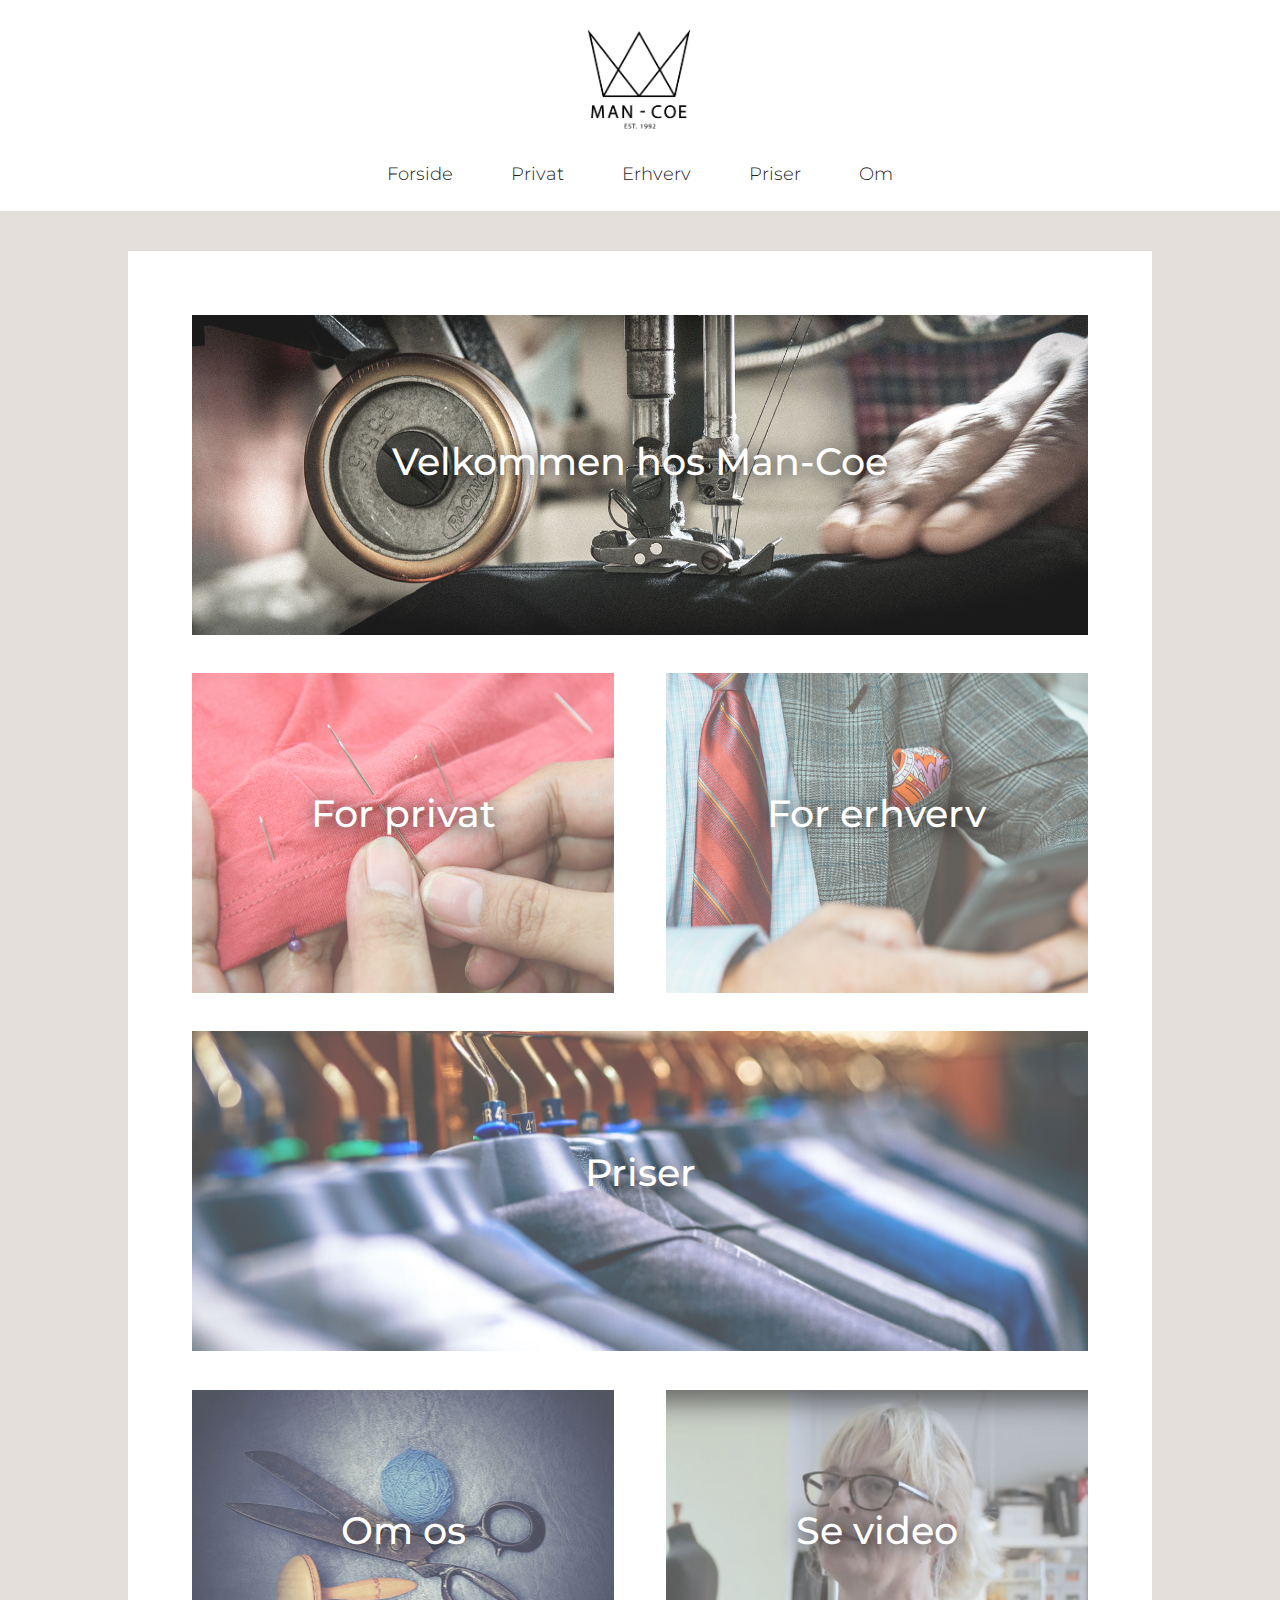
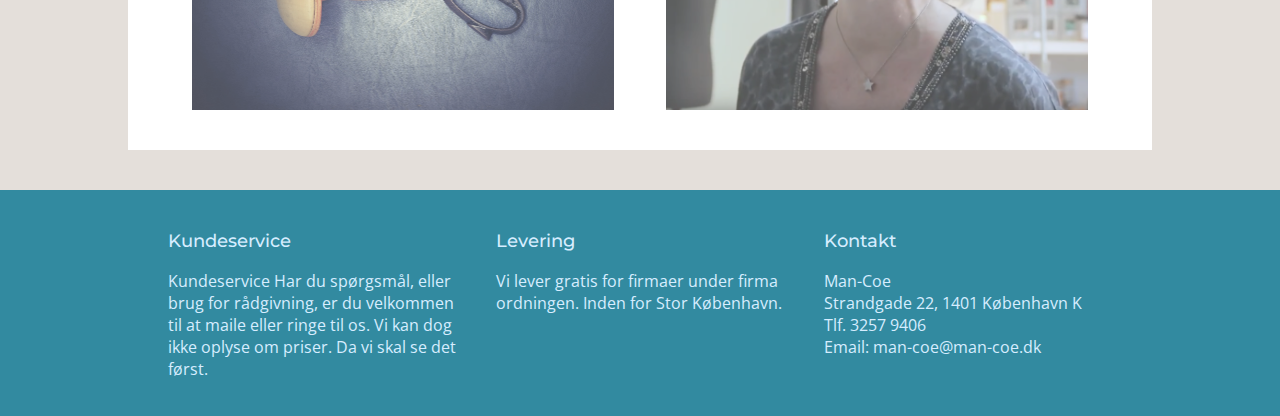
==== index.html @ 49dfde05 "Added robots, meta description" ====
<!DOCTYPE html>
<html lang="da">

<head>
    <meta charset="utf-8">
    <meta name="viewport" content="width=device-width, initial-scale=1.0">
    <meta name="robots" content="noindex, nofollow">
    <meta name="description" content="Man-Coe - Byens bedste skrædderi">
    <title>Man-Coe Skrædderi</title>
    <link rel="stylesheet" href="style.css">
    <link href="https://fonts.googleapis.com/css?family=Montserrat:300,300i,400,400i,500,500i,600,600i,700,700i" rel="stylesheet">
    <link href="https://fonts.googleapis.com/css?family=Open+Sans:400,400i,600,600i,700,700i,800,800i" rel="stylesheet">
</head>


<body>
    <header>
        <div class="logo">
            <a href="index.html"><img src="ikon.jpg" alt="Man-Coe" width="120vw"></a>
        </div>
        <nav>
            <a href="index.html">Forside</a>
            <a href="index.html">Privat</a>
            <a href="index.html">Erhverv</a>
            <a href="priser.html">Priser</a>
            <a href="om-os.html">Om</a>
        </nav>
    </header>


    <!--
    <section id="splash">
        <div class="splash">
            <div class="parent">
                <div class="splashchild">
                    <h3 class="splashtxt">Kontakt os</h3>
                </div>
            </div>
        </div>
    </section>
-->
    <section id="before_content"></section>
    <section id="content">
        <div class="boxcontainer_0">
            <div class="box_0">
                <div class="inner box_0_overlay_white">
                    <h1 class="textcenter">Velkommen hos Man-Coe</h1>
                </div>
            </div>
        </div>
        <div class="boxcontainer_1">
            <div class="box_1">
                <div class="inner box_overlay_white">
                    <h3 class="textcenter"><a href="index.html">For privat</a></h3>

                </div>
            </div>
            <div class="box_2">
                <div class="inner box_overlay_white">
                    <h3 class="textcenter"><a href="index.html">For erhverv</a></h3>
                </div>
            </div>
        </div>
        <div class="boxcontainer_2">
            <div class="box_3">
                <div class="inner box_overlay_white">
                    <h3 class="textcenter"><a href="priser.html">Priser</a></h3>
                </div>
            </div>
        </div>
        <div class="boxcontainer_3">
            <div class="box_4">
                <div class="inner box_overlay_white">
                    <h3 class="textcenter"><a href="om-os.html">Om os</a></h3>
                </div>
            </div>
            <div class="box_5">
                <div class="inner box_overlay_white">
                    <h3 class="textcenter"><a href="om-os.html">Se video</a></h3>
                </div>
            </div>
        </div>
        <div class="content_end"></div>
    </section>
    <section id="before_footer">
        <div class="before_footer_div"></div>
    </section>
    <footer>
        <div class="footer_flex">
            <div class="footer_column">
                <h3>Kundeservice</h3>
                <p>
                    Kundeservice Har du spørgsmål, eller brug for rådgivning, er du velkommen til at maile eller ringe til os. Vi kan dog ikke oplyse om priser. Da vi skal se det først.

                </p>
            </div>
            <div class="footer_column">
                <h3>Levering</h3>
                <p>
                    Vi lever gratis for firmaer under firma ordningen. Inden for Stor København.

                </p>
            </div>
            <div class="footer_column">
                <h3>Kontakt</h3>
                <p>
                    Man-Coe <br> Strandgade 22, 1401 København K <br> Tlf. 3257 9406 <br> Email: man-coe@man-coe.dk

                </p>
            </div>
        </div>
    </footer>

</body>

</html>
---- style.css ----
* {
        box-sizing: border-box;
    }

    body {
        margin: 0;
        font-size: 62.5%;
        font-family: 'Open Sans', sans-serif;
    }

    h1 {
        font-family: 'Montserrat', sans-serif;
        color: #222;
        font-size: 2.4em;
        font-weight: 700;
        margin-top: 0;
    }

    h2 {
        font-family: 'Montserrat', sans-serif;
        color: #222;
        font-size: 2.0em;
        font-weight: 600;
        margin-top: 0;
    }

    h3 {
        font-family: 'Montserrat', sans-serif;
        font-size: 1.8em;
        font-weight: 500;
        margin-top: 0;
    }

    p {
        font-family: 'Open Sans', sans-serif;
        font-size: 1.6em;
        font-weight: 400;
        margin-top: 0;
        color: #222;
    }

    .textcenter {
        /*        outline: 2px solid red;*/
        text-align: center;
        color: #fff;
        font-size: 3vw;
        font-weight: 500;
        text-shadow: 2px 2px 20px #000000;
    }

    .textcenter a {
        /*        outline: 2px solid red;*/
        text-align: center;
        color: #fff;
        font-size: 3vw;
        font-weight: 500;
        text-shadow: 2px 2px 20px #000000;
        text-decoration: none;
    }

    .logo {
        /*        background-image: url(ikon.jpg);*/
        background-position: center;
        background-repeat: no-repeat;
        background-size: contain;
        /*        position: relative;*/
        /*        width: 100vw;*/
        /*        height: 10vw;*/
        margin-bottom: 20px;
        margin-top: 20px;
        text-align: center;
    }

    nav a {
        padding: 0 20px;
    }

    header nav {
        font-size: 1.8em;
        font-weight: 300;
        text-align: center;
        word-spacing: 1vw;
        font-family: 'Montserrat', sans-serif;
        color: #222222;
        margin-bottom: 2vw;
    }

    header a {
        text-align: center;
        color: inherit;
        text-decoration: none;
    }

    header a:hover {
        color: #328aa0;
        /* PLACEHOLDER COLOR */
        text-decoration: none;
        cursor: pointer;
    }

    #content {
        background-color: #E4DFDA;
        width: 100vw;
    }

    #content_priser {
        background-color: #E4DFDA;
        width: 100vw;
    }

    .splash {
        background-image: url(splashimg.jpg);
        background-position: center;
        background-repeat: no-repeat;
        background-size: cover;
        position: relative;
        width: 100vw;
        height: 25vw;
    }

    .boxcontainer_0 {
        display: flex;
        flex-wrap: wrap;
        width: 80%;
        margin: 0 auto;
        padding-top: 20px;
        padding: 3vw;
        padding-bottom: 0;
        background-color: #fff;
    }

    .boxcontainer_1 {
        display: flex;
        flex-wrap: wrap;
        width: 80%;
        margin: 0 auto;
        background-color: #fff;
    }

    .boxcontainer_2 {
        display: flex;
        flex-wrap: wrap;
        width: 80%;
        margin: 0 auto;
        background-color: #fff;
    }

    .boxcontainer_3 {
        display: flex;
        flex-wrap: wrap;
        width: 80%;
        margin: 0 auto;
        background-color: #fff;
    }

    .boxcontainer_1,
    .boxcontainer_2,
    .boxcontainer_3 {
        padding: 3vw;
        padding-bottom: 0;
    }

    .box_0,
    .box_1,
    .box_2,
    .box_3,
    .box_4,
    .box_5 {
        background-position: center;
        background-repeat: no-repeat;
        background-size: cover;
        flex-basis: 250px;
        flex-grow: 1;
        margin-top: 0vw;
        margin-bottom: 0vw;
        margin-left: 2vw;
        margin-right: 2vw;
        height: 25vw;
    }

    .box_0 {
        background-image: url(splashimg.jpg);
        margin-top: 2vw;
    }

    .box_0_overlay_white {
        background-color: rgba(255, 255, 255, 0.1);
    }

    .box_overlay_white {
        background-color: rgba(255, 255, 255, 0.3);
    }

    .box_overlay_white:hover {
        background-color: rgba(255, 255, 255, 0.2);
    }

    .box_1 {
        background-image: url(privat2.jpg);
    }

    .box_2 {
        background-image: url(erhverv.jpg);
    }

    .box_3 {
        background-image: url(stockimg2.jpg);
    }

    .box_4 {
        background-image: url(stockimg4.jpg);
    }

    .box_5 {
        background-image: url(jette-baden.png);
    }

    .parent {
        display: flex;
        flex-direction: column;
        justify-content: center;
        height: 100%;
    }

    .inner {
        display: flex;
        flex-direction: column;
        justify-content: center;
        height: 100%;
    }

    .splashtxt {
        /*        outline: 2px solid red;*/
        text-align: center;
        font-size: 4vw;
        font-weight: 500;
        text-shadow: 2px 2px 20px #000000;
    }

    #before_content {
        background-color: #E4DFDA;
        width: 100vw;
        height: 40px;
    }

    .content_end {
        height: 40px;
        width: 80%;
        margin: 0 auto;
        background-color: #fff;
    }

    #before_footer {
        background-color: #E4DFDA;
        width: 100vw;
        height: 40px;
    }
    /*
    .before_footer_div {
        height: 100px;
        width: 80%;
        margin: 0 auto;
        background-color: #fff;
    }
*/

    .footer_column h3 {
        color: #D6EDFF;
    }

    .footer_column p {
        color: #D6EDFF;
    }

    footer {
        margin: 0 auto;
        background-color: #328AA0;
    }

    .footer_flex {
        display: flex;
        flex-direction: row;
        flex-wrap: wrap;
        width: 80%;
        margin: 0 auto;
        padding: 20px 20px;
    }

    .footer_column {
        flex-basis: 200px;
        flex-grow: 1;
        margin: 0px 20px;
        margin-top: 20px;
        padding: 0;
    }

    hr {
        border: none;
        border-top: 2px dashed;
        color: #D6EDFF;
        height: 1px;
        width: 100%;
    }

    .line {
        width: 90%;
        margin: 0 auto;
    }
    /********** KUN FOR OM OS SIDEN **********/

    #omcontent {
        background-color: #E4DFDA;
        width: 100vw;
    }

    #omcontent .boxcontainer_1 {
        display: flex;
        flex-wrap: wrap;
    }

    #omcontent .omtxt_1 {
        flex-grow: 1;
        flex-basis: 300px;
        margin: 4vw;
    }

    #omcontent p {}

    #omcontent .omimg_1 {
        flex-basis: 200;
        flex-grow: 1;
        height: 30vw;
        width: 30vw;
        margin: 4vw;
        position: relative;
    }

    #omcontent .omimg_1 iframe {
        position: absolute;
        width: 100%!important;
        height: 100%!important;
        margin: 0;
        padding: 0;
    }

    #omcontent .omimg_2 {
        background-image: url(stockimg7.jpg);
        flex-basis: 300;
        flex-grow: 1;
        background-position: center;
        background-repeat: no-repeat;
        background-size: cover;
        height: 30vw;
        width: 30vw;
        margin: 4vw;
    }

    #omcontent .omtxt_2 {
        flex-grow: 1;
        flex-basis: 300px;
        margin: 4vw;
        font-size: 1.em;
    }

    #omcontent .boxcontainer_3 {
        display: flex;
        flex-wrap: wrap;
    }

    #omcontent .omtxt_3 {
        flex-grow: 1;
        flex-basis: 100;
        font-size: 1.em;
    }

    #omcontent .map {
        flex-basis: 100;
        flex-grow: 1;
        width: 100%;
        margin: 4vw;
    }
    /********** KUN FOR PRISER SIDEN **********/

    #content_priser .boxcontainer_1 {
        display: flex;
        flex-wrap: wrap;
        width: 80%;
        margin: 0 auto;
        background-color: #fff;
        padding: 40px;
        padding-bottom: 0;
    }

    .accordion {
        flex-basis: 400px;
        flex-grow: 1;
        /*    margin-left: 40px;*/
        /*    margin-right: 40px;*/
        padding-left: 40px;
        padding-right: 40px;
        margin-top: 20px;
        margin-bottom: 20px;
        font-family: 'Open Sans', sans-serif;
        font-size: 1.4em;
        font-weight: 400;
        margin-top: 0;
    }

    button.accordion {
        background-color: #EDB179;
        color: #444;
        cursor: pointer;
        padding: 18px;
        width: 100%;
        border: none;
        text-align: left;
        outline: none;
        font-size: 15px;
        transition: 0.4s;
    }

    button.accordion.active,
    button.accordion:hover {
        background-color: #D6EDFF;
    }

    button.accordion:after {
        content: '\002B';
        color: #777;
        font-weight: bold;
        float: right;
        margin-left: 5px;
    }

    button.accordion.active:after {
        content: "\2212";
    }

    div.panel {
        padding: 0 18px;
        background-color: white;
        max-height: 0;
        overflow: hidden;
        transition: max-height 0.2s ease-out;
    }
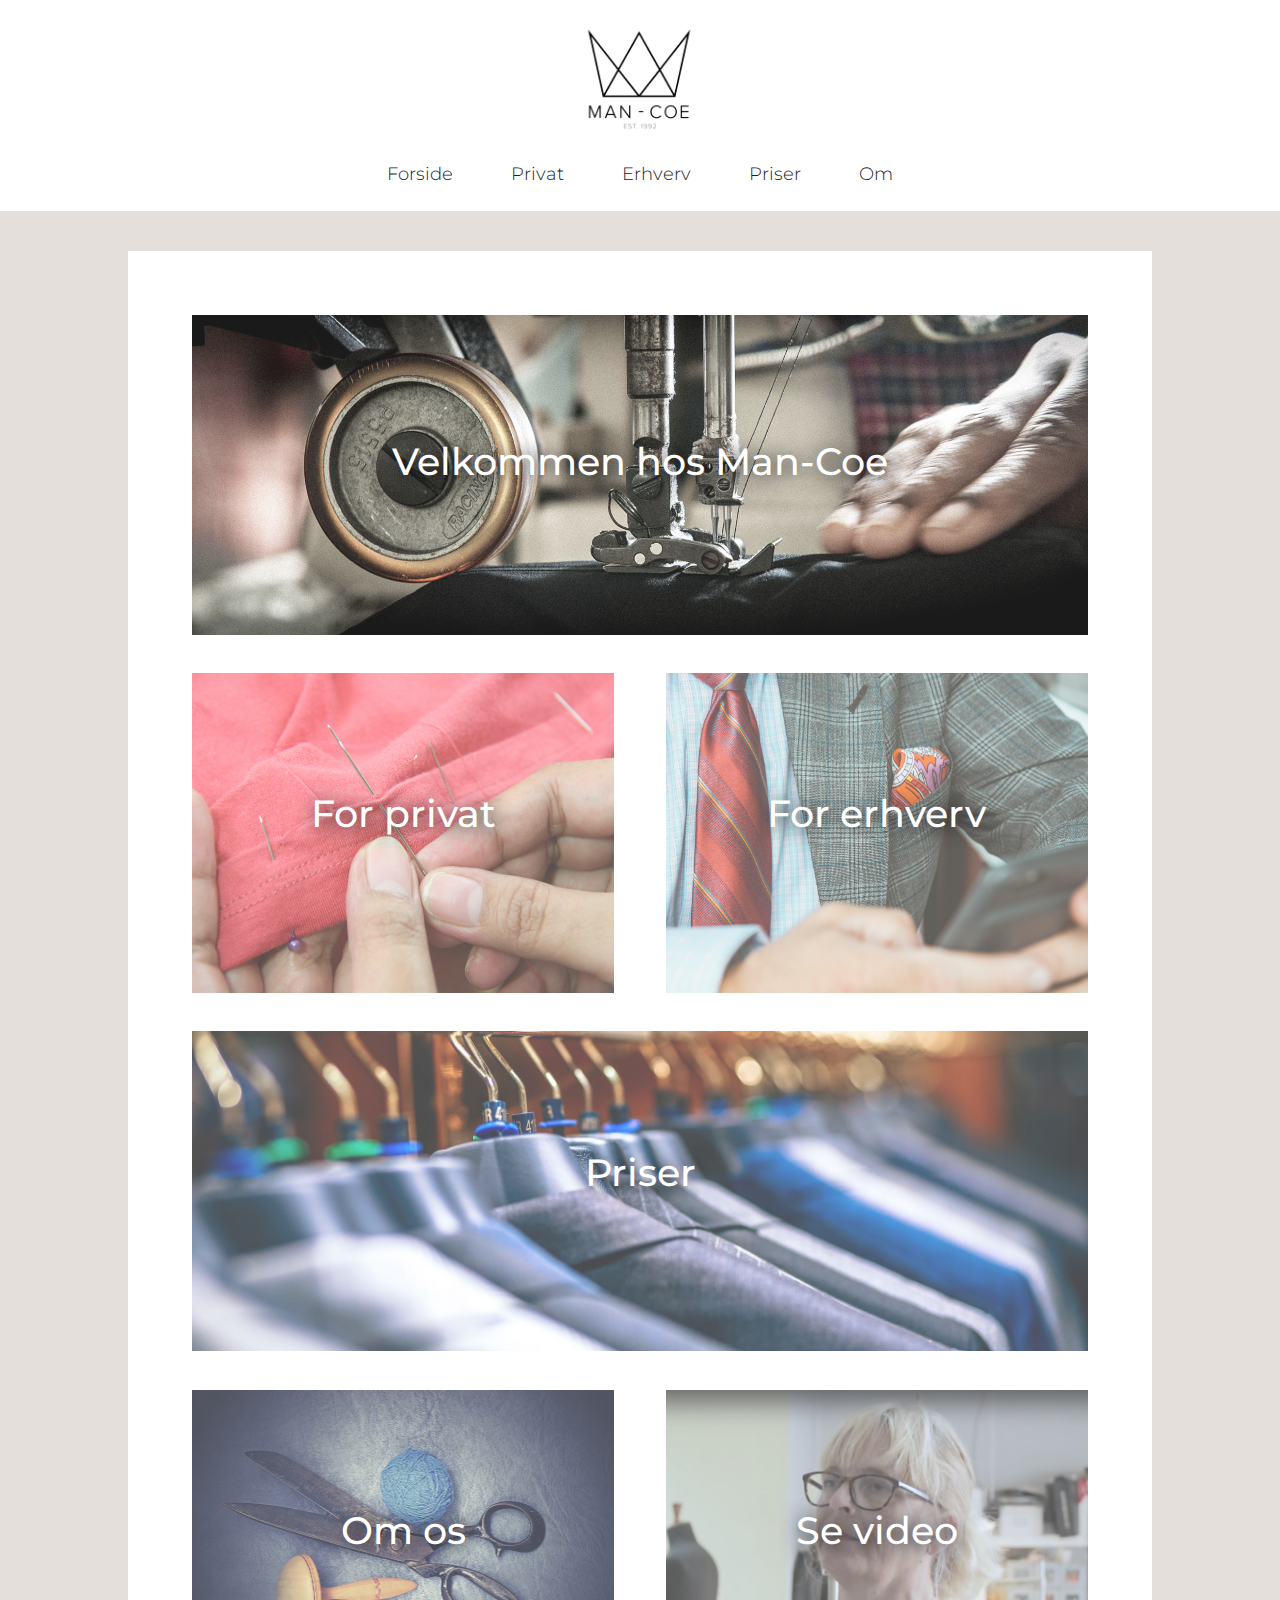
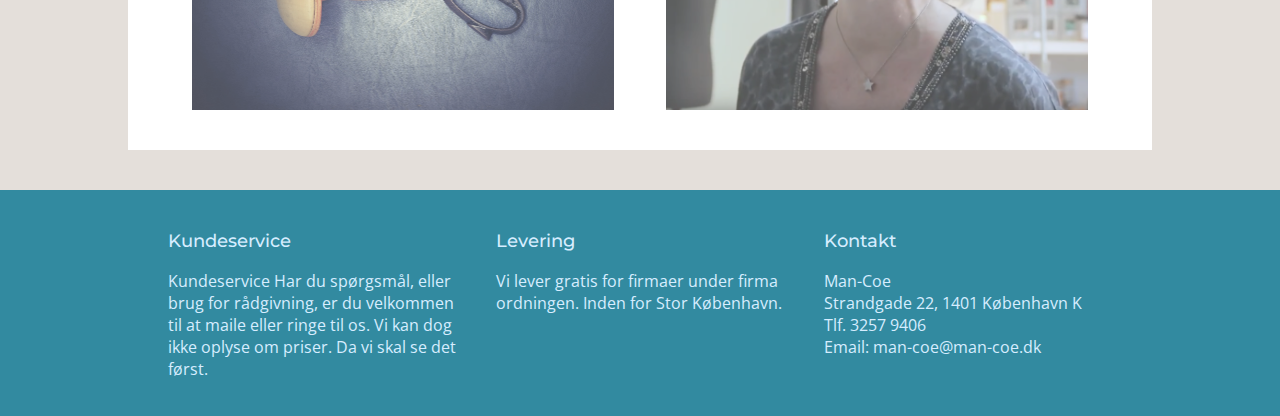
==== commit f911bd9b: "added img folder etc." ====
--- a/index.html
+++ b/index.html
@@ -16,7 +16,7 @@
 <body>
     <header>
         <div class="logo">
-            <a href="index.html"><img src="ikon.jpg" alt="Man-Coe" width="120vw"></a>
+            <a href="index.html"><img src="img/man-coe-logo.png" alt="Man-Coe" width="120vw"></a>
         </div>
         <nav>
             <a href="index.html">Forside</a>
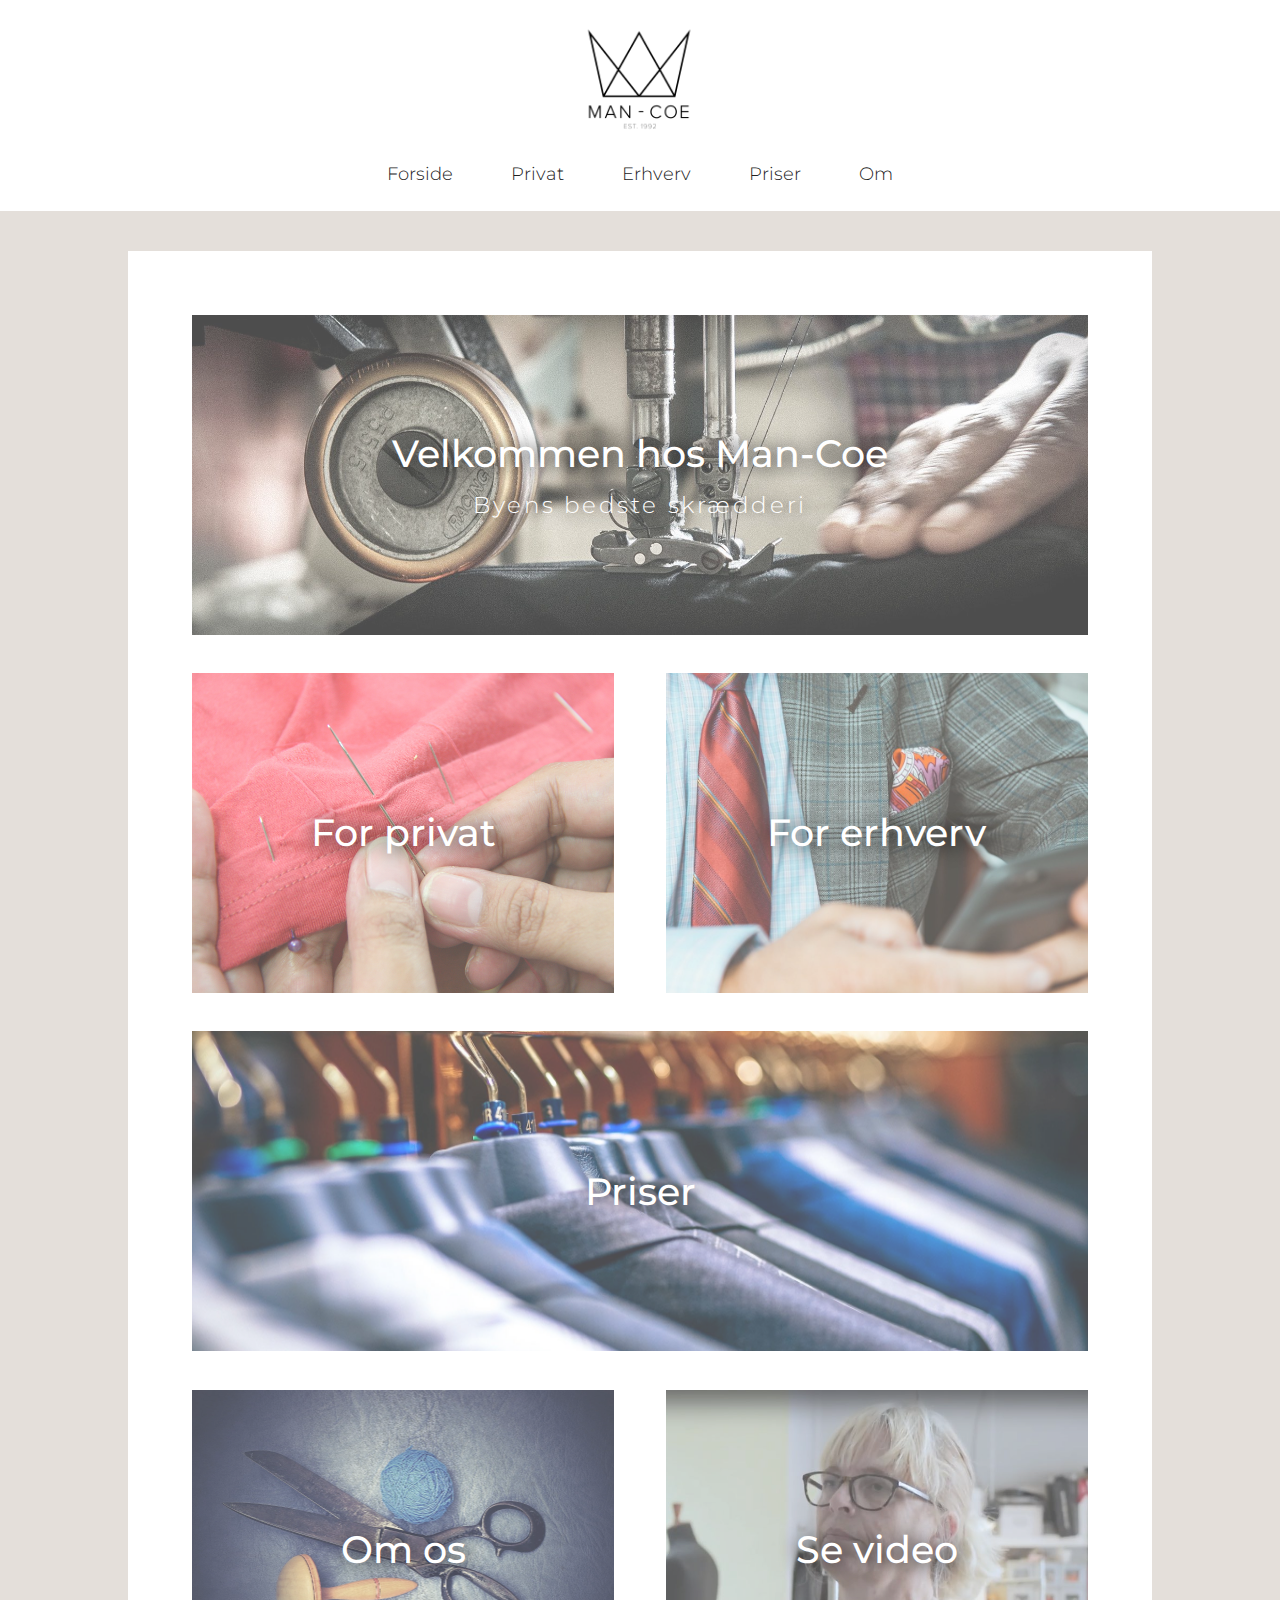
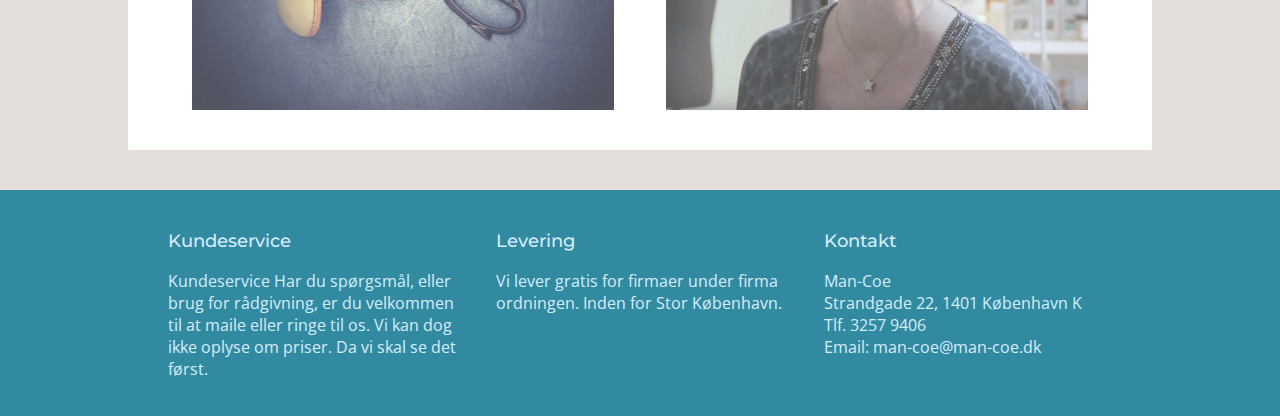
==== commit c292a817: ""byens bedste skrædderi"" ====
--- a/index.html
+++ b/index.html
@@ -43,8 +43,8 @@
     <section id="content">
         <div class="boxcontainer_0">
             <div class="box_0">
-                <div class="inner box_0_overlay_white">
-                    <h1 class="textcenter">Velkommen hos Man-Coe</h1>
+                <div class="inner box_overlay_white">
+                    <h1 class="textcenter"><a href="om-os.html">Velkommen hos Man-Coe</a></h1><br><h2 class="textcenter_manchet"><a href="om-os.html">Byens bedste skrædderi</a></h2>
                 </div>
             </div>
         </div>
--- a/style.css
+++ b/style.css
@@ -46,6 +46,7 @@
         font-size: 3vw;
         font-weight: 500;
         text-shadow: 2px 2px 20px #000000;
+        margin: 0;
     }
 
     .textcenter a {
@@ -56,6 +57,26 @@
         font-weight: 500;
         text-shadow: 2px 2px 20px #000000;
         text-decoration: none;
+        margin: 0;
+    }
+
+    .textcenter_manchet {
+        /*        outline: 2px solid red;*/
+        text-align: center;
+        color: #fff;
+        letter-spacing: 0.2vw;
+        font-size: 1.8vw;
+        font-weight: 300;
+        text-shadow: 2px 2px 20px #000000;
+        margin: 0;
+    }
+
+    .textcenter_manchet a {
+        /*        outline: 2px solid red;*/
+        text-align: center;
+        color: #fff;
+        text-decoration: none;
+        margin: 0;
     }
 
     .logo {
@@ -109,7 +130,7 @@
     }
 
     .splash {
-        background-image: url(splashimg.jpg);
+        background-image: url(img/splashimg.jpg);
         background-position: center;
         background-repeat: no-repeat;
         background-size: cover;
@@ -179,7 +200,7 @@
     }
 
     .box_0 {
-        background-image: url(splashimg.jpg);
+        background-image: url(img/splashimg.jpg);
         margin-top: 2vw;
     }
 
@@ -199,20 +220,27 @@
         background-image: url(privat2.jpg);
     }
 
+    @media screen and (max-width:756px) {
+        .box_1,
+        .box_4 {
+            margin-bottom: 3vw;
+        }
+    }
+
     .box_2 {
-        background-image: url(erhverv.jpg);
+        background-image: url(img/erhverv.jpg);
     }
 
     .box_3 {
-        background-image: url(stockimg2.jpg);
+        background-image: url(img/stockimg2.jpg);
     }
 
     .box_4 {
-        background-image: url(stockimg4.jpg);
+        background-image: url(img/stockimg4.jpg);
     }
 
     .box_5 {
-        background-image: url(jette-baden.png);
+        background-image: url(img/jette-baden.jpg);
     }
 
     .parent {
@@ -255,6 +283,7 @@
         width: 100vw;
         height: 40px;
     }
+
     /*
     .before_footer_div {
         height: 100px;
@@ -306,6 +335,7 @@
         width: 90%;
         margin: 0 auto;
     }
+
     /********** KUN FOR OM OS SIDEN **********/
 
     #omcontent {
@@ -344,7 +374,7 @@
     }
 
     #omcontent .omimg_2 {
-        background-image: url(stockimg7.jpg);
+        background-image: url(img/stockimg7.jpg);
         flex-basis: 300;
         flex-grow: 1;
         background-position: center;
@@ -370,6 +400,7 @@
     #omcontent .omtxt_3 {
         flex-grow: 1;
         flex-basis: 100;
+        margin: 4vw;
         font-size: 1.em;
     }
 
@@ -379,6 +410,7 @@
         width: 100%;
         margin: 4vw;
     }
+
     /********** KUN FOR PRISER SIDEN **********/
 
     #content_priser .boxcontainer_1 {
@@ -389,6 +421,18 @@
         background-color: #fff;
         padding: 40px;
         padding-bottom: 0;
+    }
+
+    @media screen and (max-width:447px) {
+        #content_priser .boxcontainer_1 {
+            padding: 0;
+        }
+    }
+
+    @media screen and (max-width:447px) {
+        #content_priser .before_accord {
+            margin: 3vw;
+        }
     }
 
     .accordion {
@@ -407,7 +451,7 @@
     }
 
     button.accordion {
-        background-color: #EDB179;
+        background-color: #e6f4ff;
         color: #444;
         cursor: pointer;
         padding: 18px;
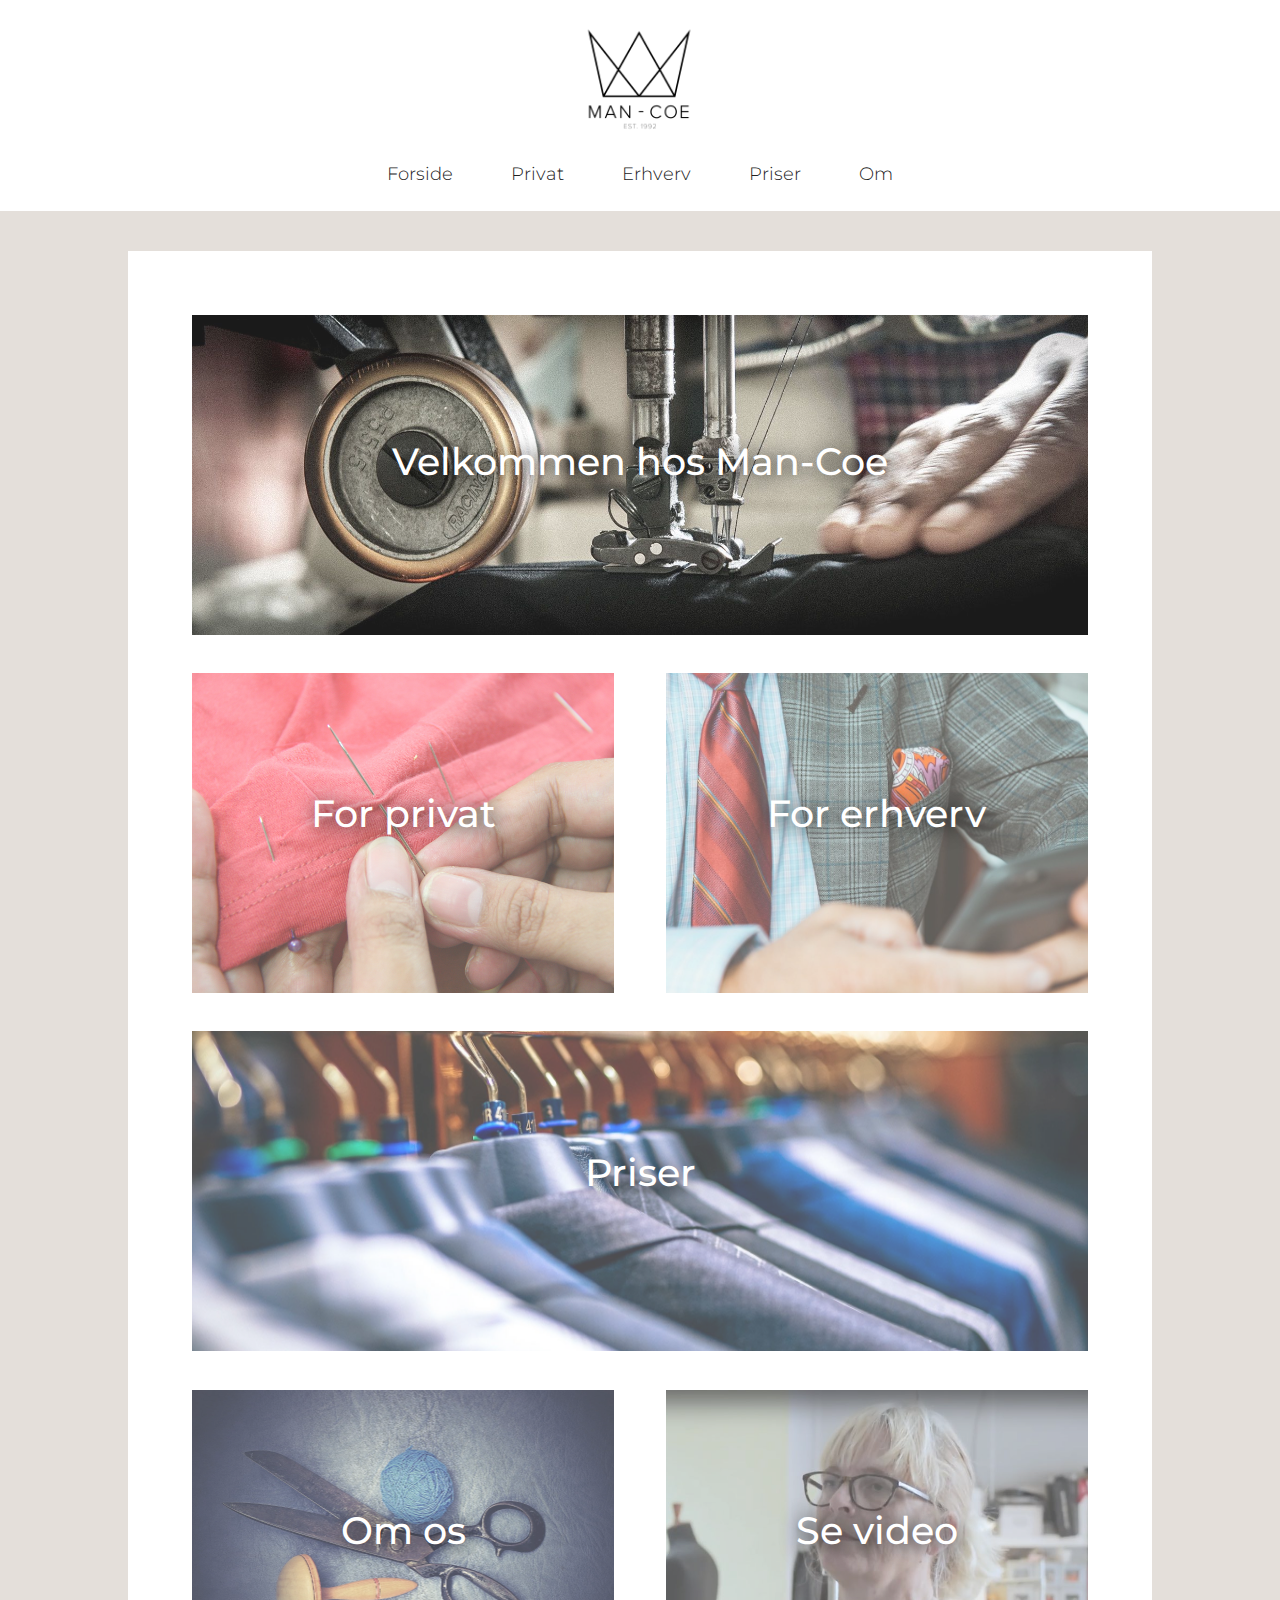
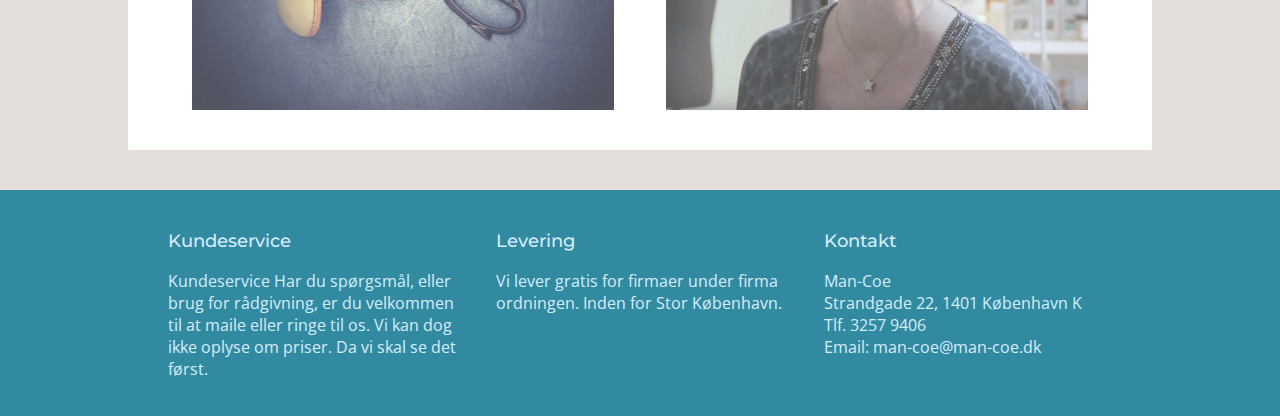
==== commit 46c09a39: "Merge remote-tracking branch 'origin/master'" ====
--- a/index.html
+++ b/index.html
@@ -43,8 +43,8 @@
     <section id="content">
         <div class="boxcontainer_0">
             <div class="box_0">
-                <div class="inner box_overlay_white">
-                    <h1 class="textcenter"><a href="om-os.html">Velkommen hos Man-Coe</a></h1><br><h2 class="textcenter_manchet"><a href="om-os.html">Byens bedste skrædderi</a></h2>
+                <div class="inner box_0_overlay_white">
+                    <h1 class="textcenter">Velkommen hos Man-Coe</h1>
                 </div>
             </div>
         </div>
--- a/style.css
+++ b/style.css
@@ -46,7 +46,6 @@
         font-size: 3vw;
         font-weight: 500;
         text-shadow: 2px 2px 20px #000000;
-        margin: 0;
     }
 
     .textcenter a {
@@ -57,26 +56,6 @@
         font-weight: 500;
         text-shadow: 2px 2px 20px #000000;
         text-decoration: none;
-        margin: 0;
-    }
-
-    .textcenter_manchet {
-        /*        outline: 2px solid red;*/
-        text-align: center;
-        color: #fff;
-        letter-spacing: 0.2vw;
-        font-size: 1.8vw;
-        font-weight: 300;
-        text-shadow: 2px 2px 20px #000000;
-        margin: 0;
-    }
-
-    .textcenter_manchet a {
-        /*        outline: 2px solid red;*/
-        text-align: center;
-        color: #fff;
-        text-decoration: none;
-        margin: 0;
     }
 
     .logo {
@@ -451,7 +430,7 @@
     }
 
     button.accordion {
-        background-color: #e6f4ff;
+        background-color: #EDB179;
         color: #444;
         cursor: pointer;
         padding: 18px;
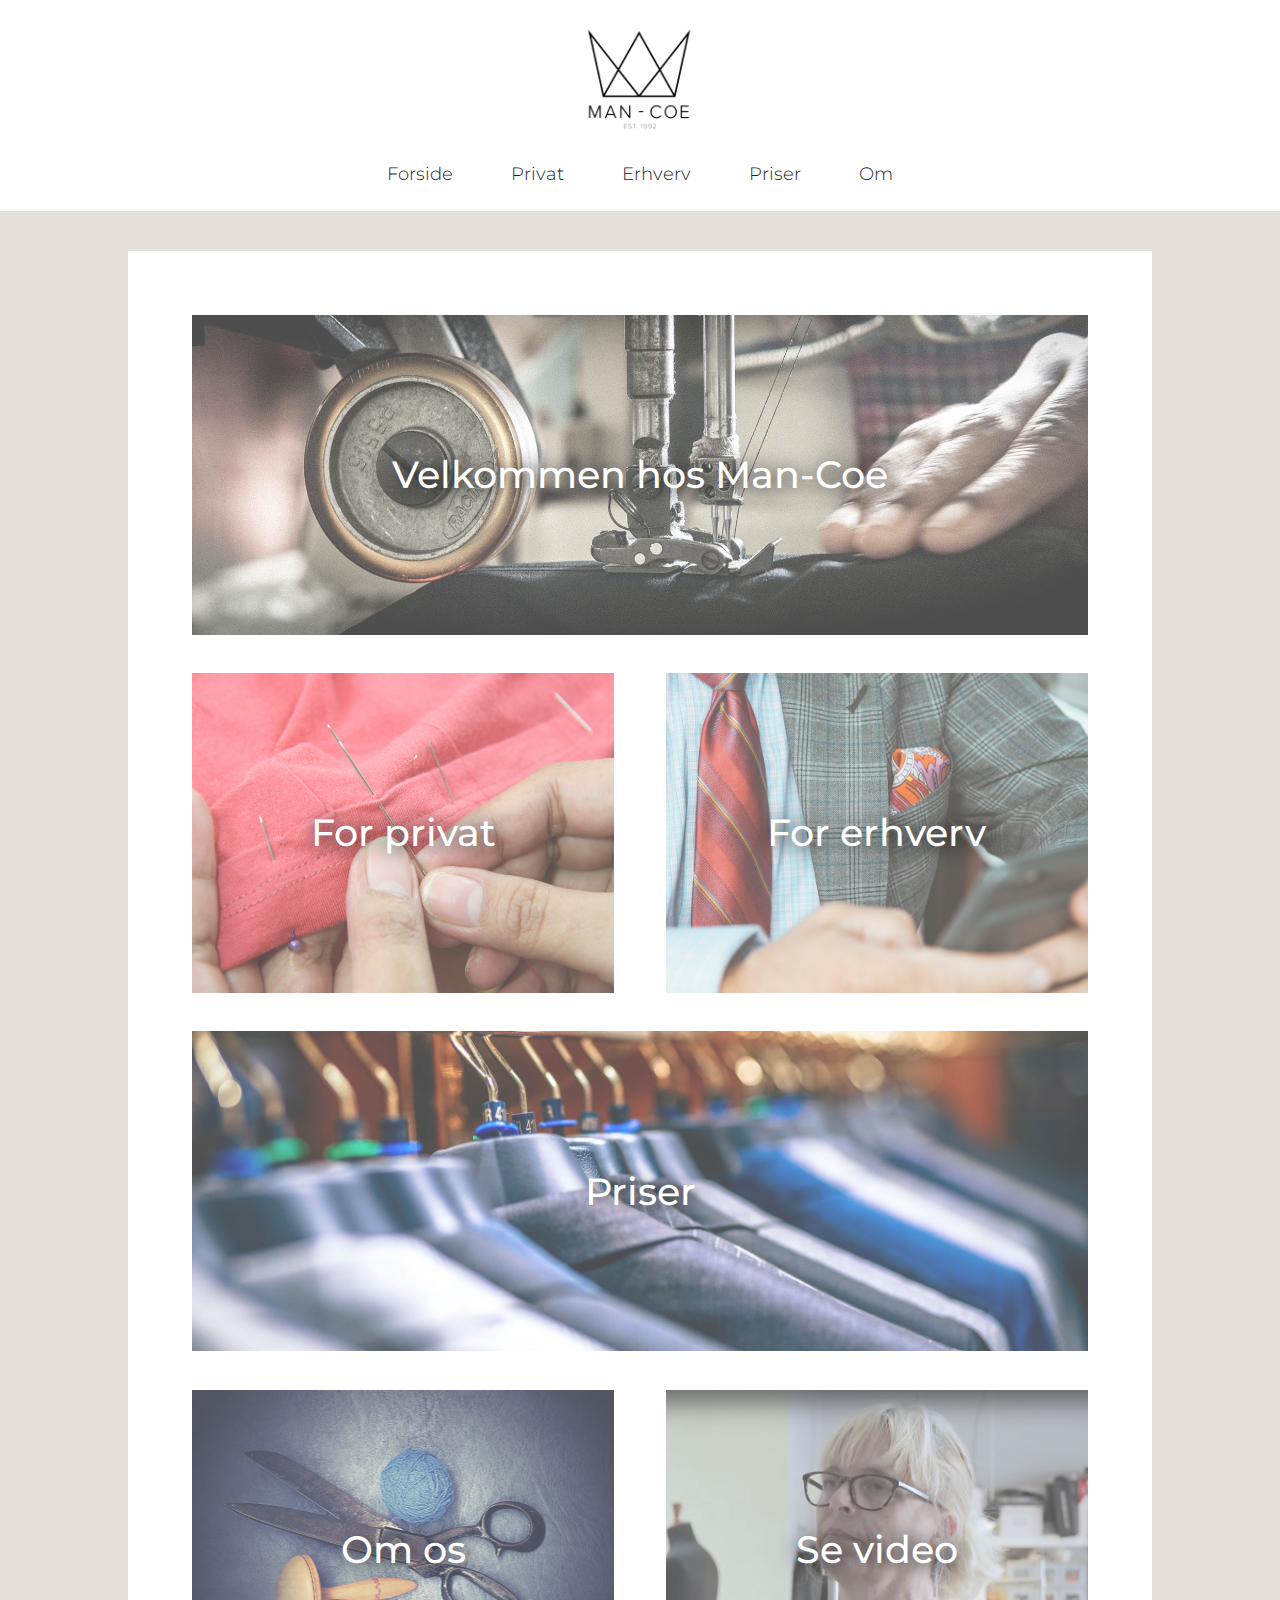
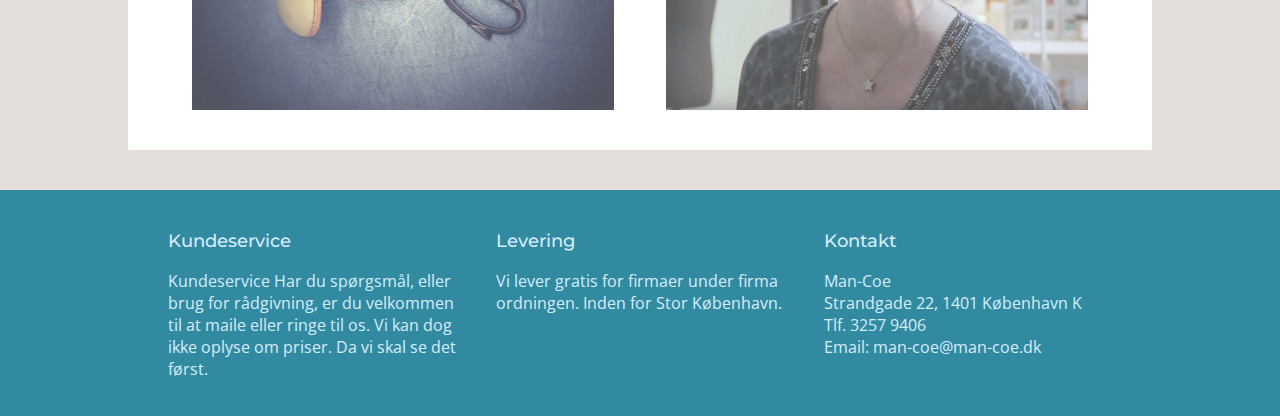
==== commit 6edace5c: "fixed previous" ====
--- a/index.html
+++ b/index.html
@@ -43,8 +43,8 @@
     <section id="content">
         <div class="boxcontainer_0">
             <div class="box_0">
-                <div class="inner box_0_overlay_white">
-                    <h1 class="textcenter">Velkommen hos Man-Coe</h1>
+                <div class="inner box_overlay_white">
+                    <h1 class="textcenter"><a href="om-os.html">Velkommen hos Man-Coe</a></h1>
                 </div>
             </div>
         </div>
--- a/style.css
+++ b/style.css
@@ -46,6 +46,7 @@
         font-size: 3vw;
         font-weight: 500;
         text-shadow: 2px 2px 20px #000000;
+        margin: 0;
     }
 
     .textcenter a {
@@ -56,6 +57,7 @@
         font-weight: 500;
         text-shadow: 2px 2px 20px #000000;
         text-decoration: none;
+        margin: 0;
     }
 
     .logo {
@@ -430,7 +432,7 @@
     }
 
     button.accordion {
-        background-color: #EDB179;
+        background-color: #e6f4ff;
         color: #444;
         cursor: pointer;
         padding: 18px;
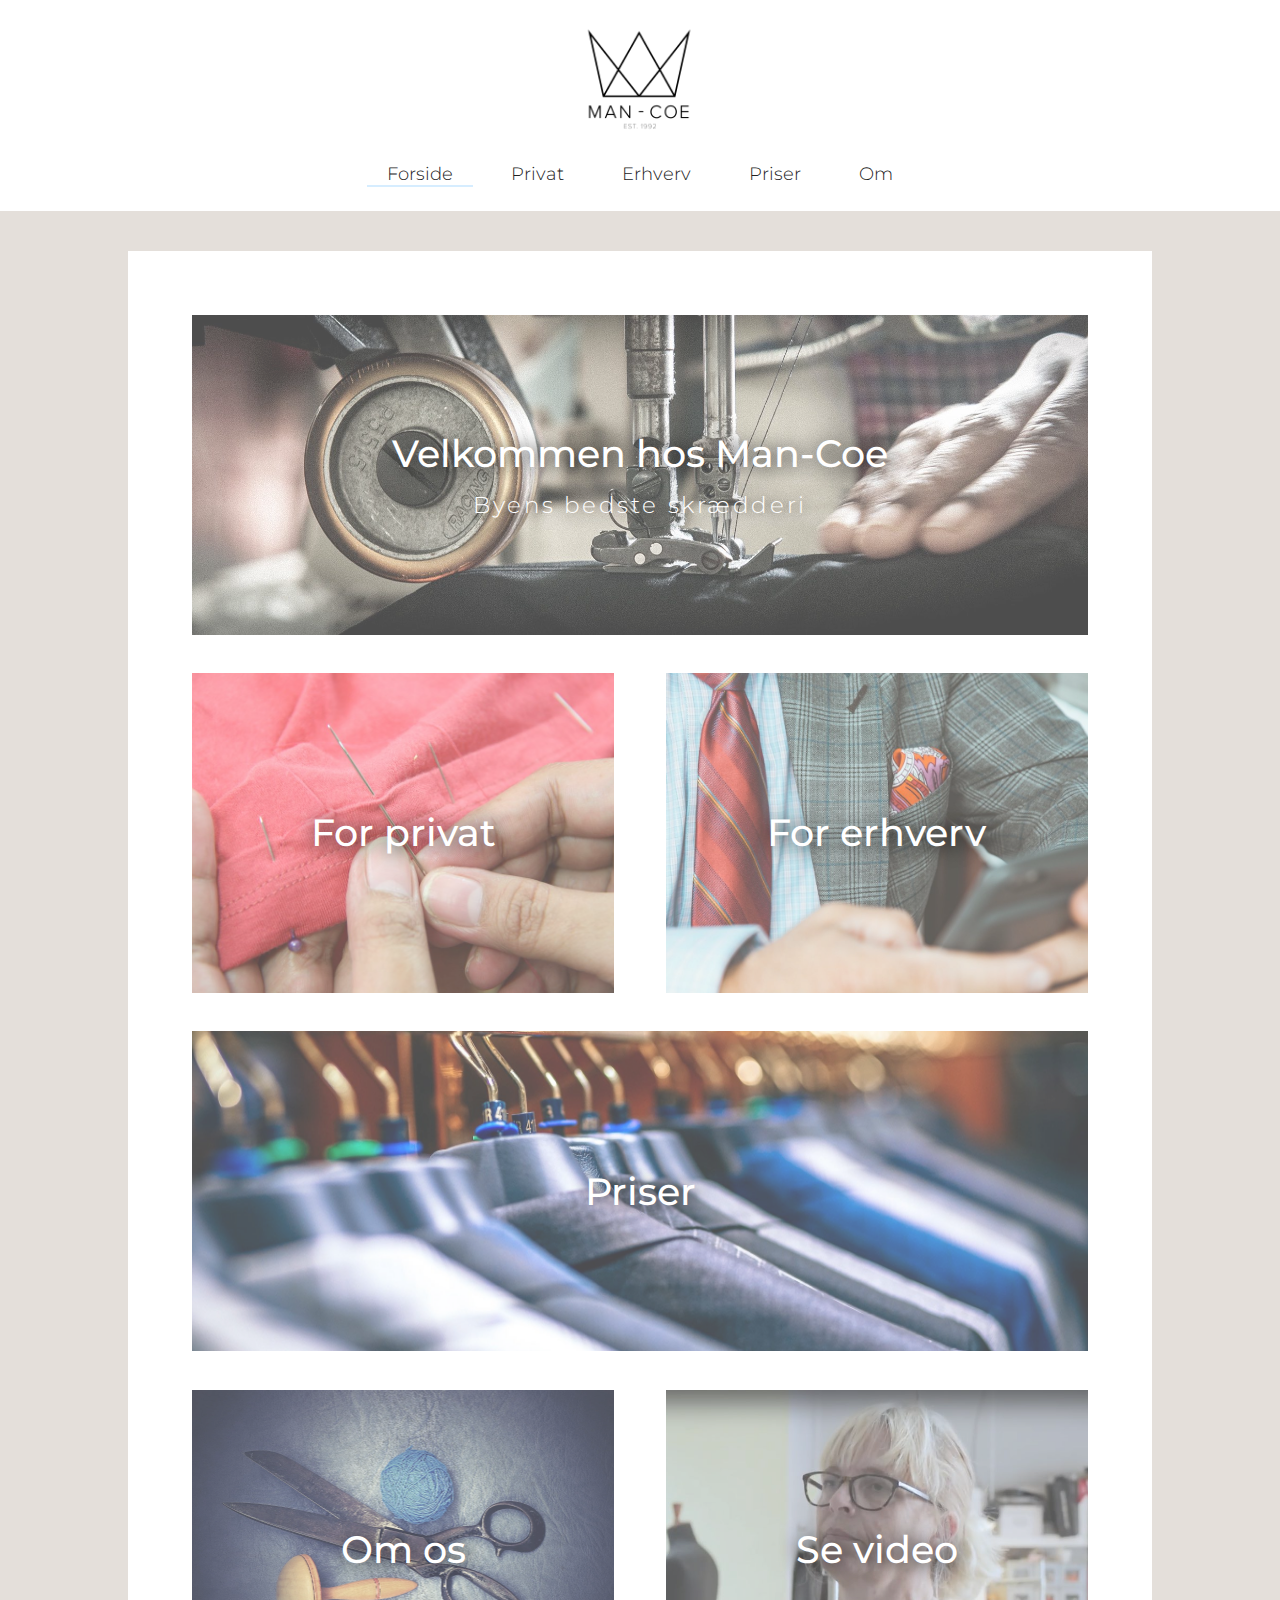
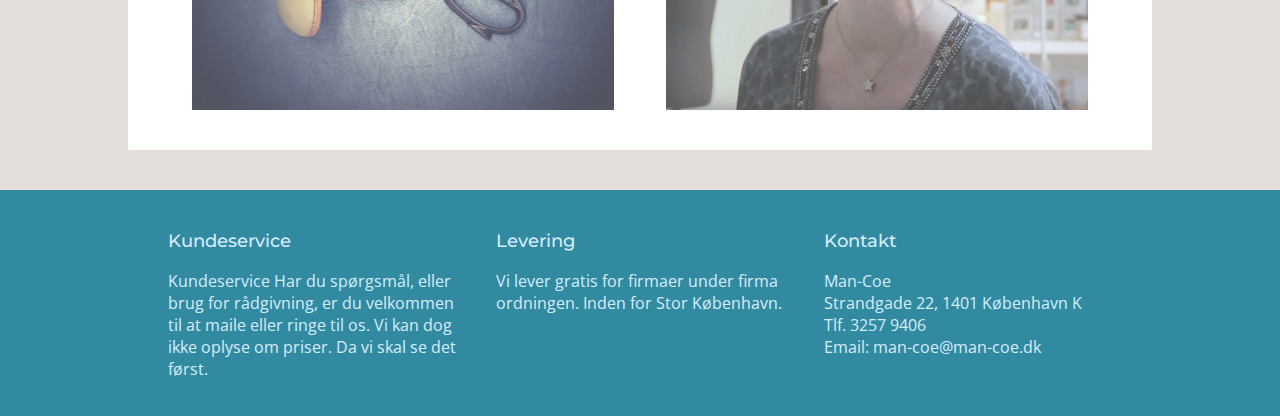
==== commit b15482df: "add page indicator" ====
--- a/index.html
+++ b/index.html
@@ -19,7 +19,7 @@
             <a href="index.html"><img src="img/man-coe-logo.png" alt="Man-Coe" width="120vw"></a>
         </div>
         <nav>
-            <a href="index.html">Forside</a>
+            <a class="active" href="index.html">Forside</a>
             <a href="index.html">Privat</a>
             <a href="index.html">Erhverv</a>
             <a href="priser.html">Priser</a>
@@ -44,7 +44,8 @@
         <div class="boxcontainer_0">
             <div class="box_0">
                 <div class="inner box_overlay_white">
-                    <h1 class="textcenter"><a href="om-os.html">Velkommen hos Man-Coe</a></h1>
+                    <h1 class="textcenter"><a href="om-os.html">Velkommen hos Man-Coe</a></h1><br>
+                    <h2 class="textcenter_manchet"><a href="om-os.html">Byens bedste skrædderi</a></h2>
                 </div>
             </div>
         </div>
--- a/style.css
+++ b/style.css
@@ -56,6 +56,25 @@
         font-size: 3vw;
         font-weight: 500;
         text-shadow: 2px 2px 20px #000000;
+        text-decoration: none;
+        margin: 0;
+    }
+
+    .textcenter_manchet {
+        /*        outline: 2px solid red;*/
+        text-align: center;
+        color: #fff;
+        letter-spacing: 0.2vw;
+        font-size: 1.8vw;
+        font-weight: 300;
+        text-shadow: 2px 2px 20px #000000;
+        margin: 0;
+    }
+
+    .textcenter_manchet a {
+        /*        outline: 2px solid red;*/
+        text-align: center;
+        color: #fff;
         text-decoration: none;
         margin: 0;
     }
@@ -73,6 +92,19 @@
         text-align: center;
     }
 
+    .navcontainer a:link,
+    #navlist a:visited {
+        color: red;
+        text-decoration: none;
+    }
+
+    nav a.active {
+        border: 0;
+        border-bottom: 2px;
+        border-style: solid;
+        border-color: #D6EDFF;
+    }
+
     nav a {
         padding: 0 20px;
     }
@@ -198,7 +230,7 @@
     }
 
     .box_1 {
-        background-image: url(privat2.jpg);
+        background-image: url(img/privat2.jpg);
     }
 
     @media screen and (max-width:756px) {
@@ -264,7 +296,6 @@
         width: 100vw;
         height: 40px;
     }
-
     /*
     .before_footer_div {
         height: 100px;
@@ -311,12 +342,6 @@
         height: 1px;
         width: 100%;
     }
-
-    .line {
-        width: 90%;
-        margin: 0 auto;
-    }
-
     /********** KUN FOR OM OS SIDEN **********/
 
     #omcontent {
@@ -391,7 +416,6 @@
         width: 100%;
         margin: 4vw;
     }
-
     /********** KUN FOR PRISER SIDEN **********/
 
     #content_priser .boxcontainer_1 {
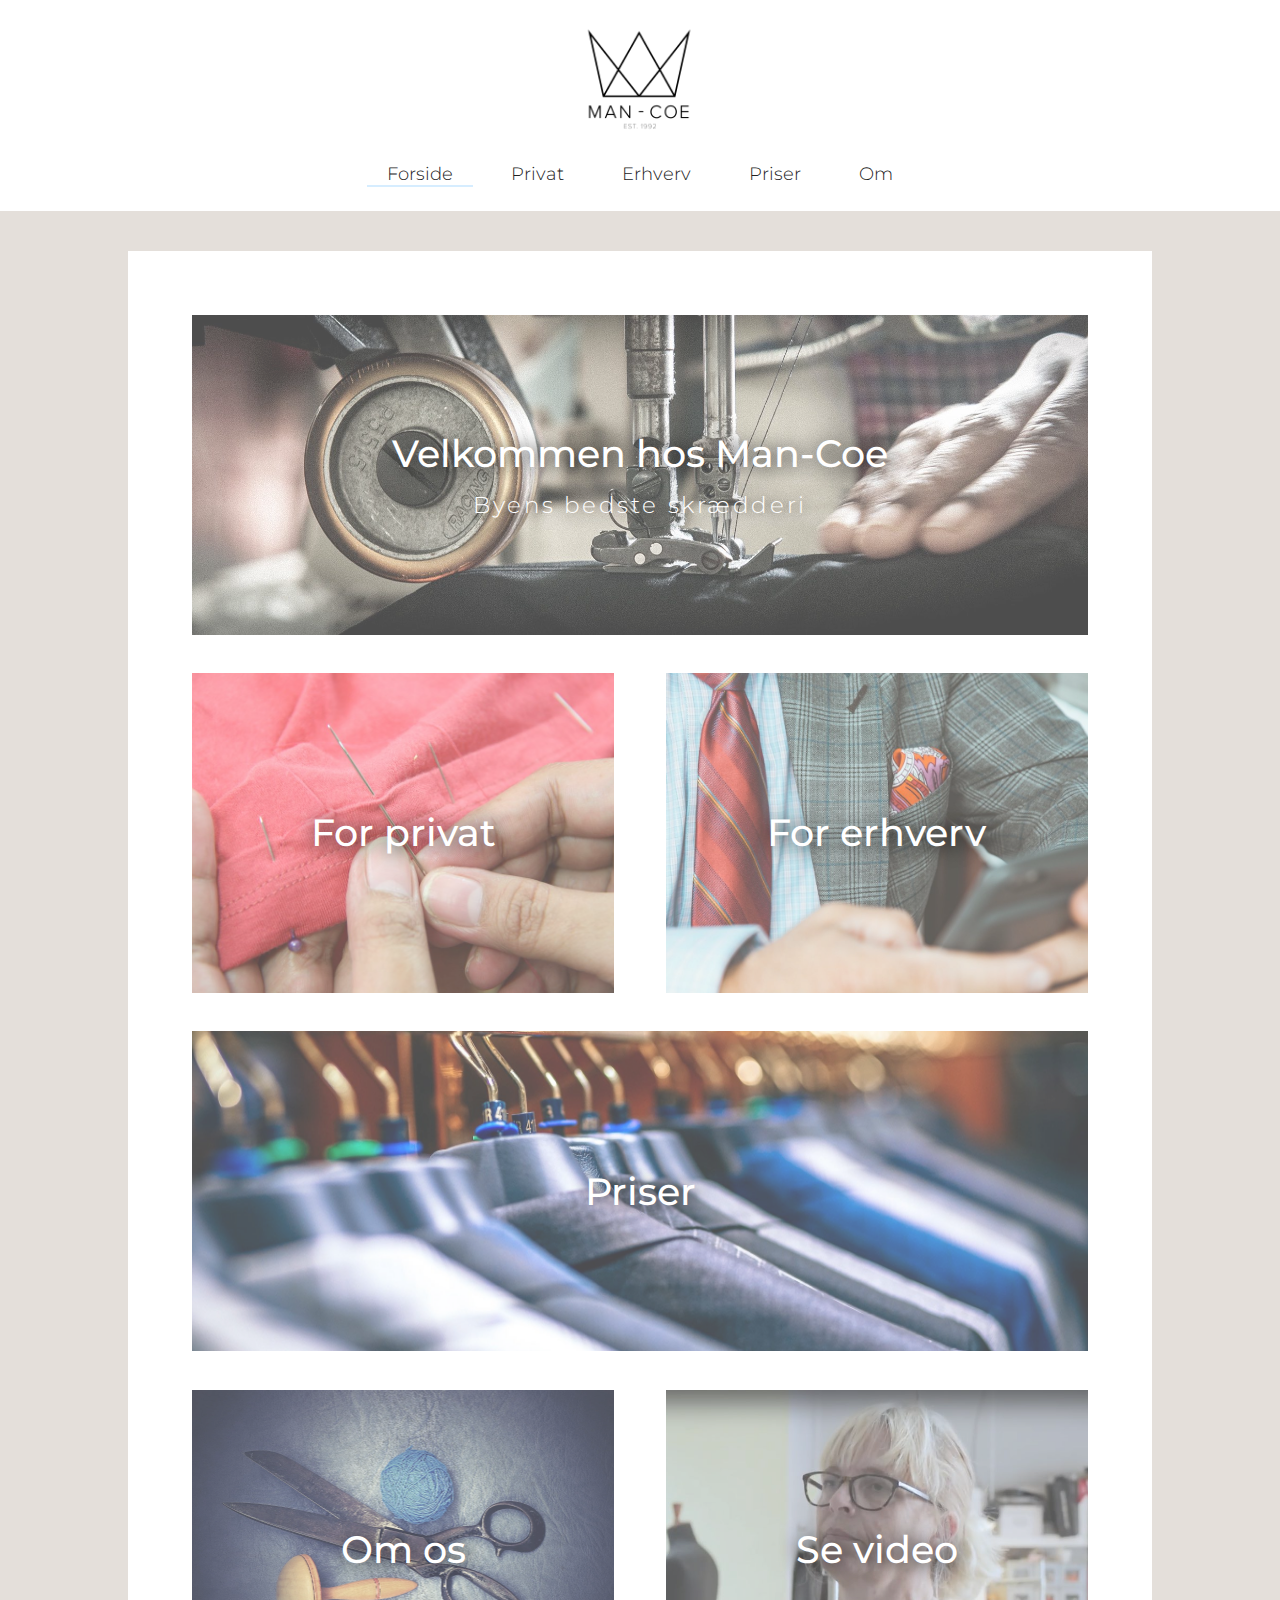
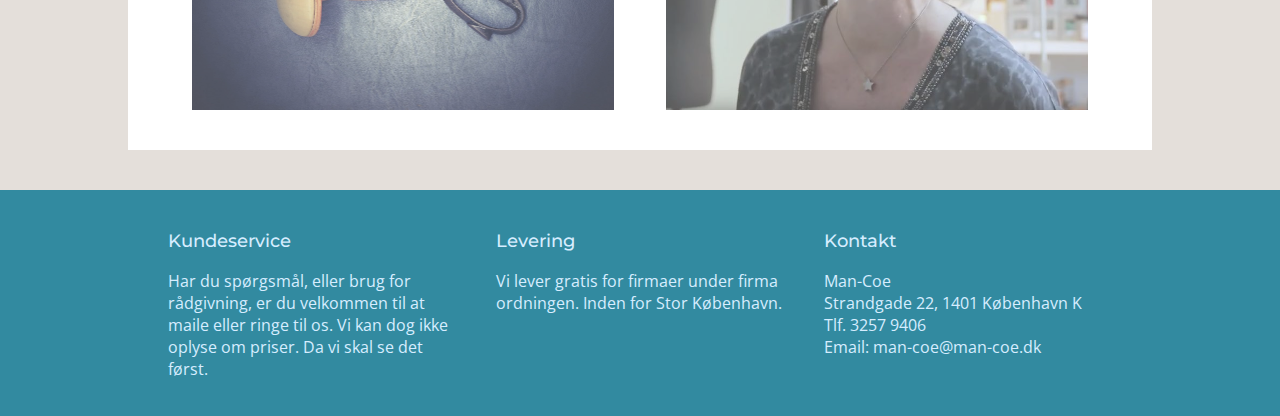
==== commit ea84dd88: "fixed footEEEER" ====
--- a/index.html
+++ b/index.html
@@ -91,7 +91,7 @@
             <div class="footer_column">
                 <h3>Kundeservice</h3>
                 <p>
-                    Kundeservice Har du spørgsmål, eller brug for rådgivning, er du velkommen til at maile eller ringe til os. Vi kan dog ikke oplyse om priser. Da vi skal se det først.
+                    Har du spørgsmål, eller brug for rådgivning, er du velkommen til at maile eller ringe til os. Vi kan dog ikke oplyse om priser. Da vi skal se det først.
 
                 </p>
             </div>
